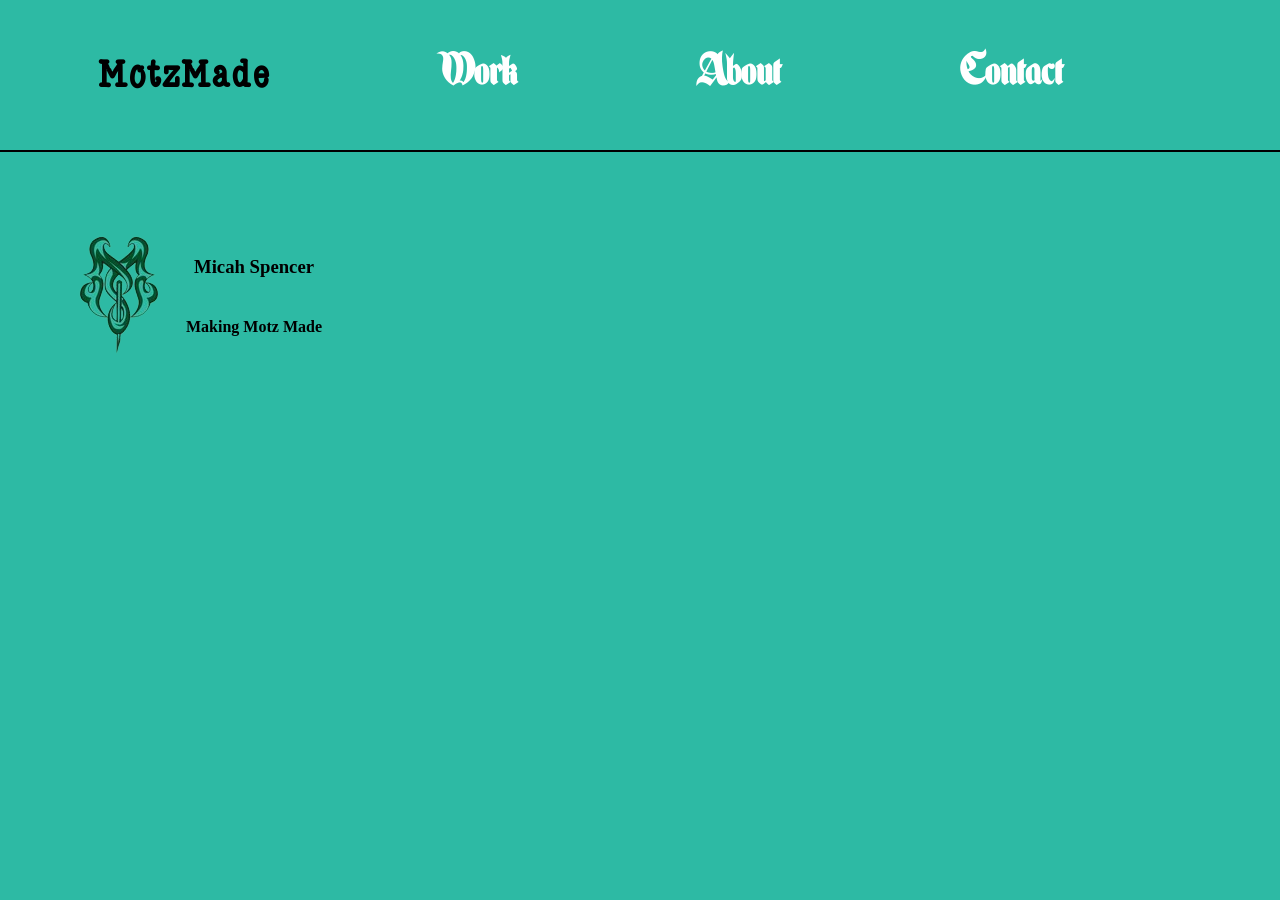
==== about.html @ f647bcaa "Add files via upload" ====
<!DOCTYPE html>
<html>

<head>
    <link rel="stylesheet" href="style.css">
</head>

<body>
    <nav>
        <div class="links">
            <a href="index.html"><h1>MotzMade</h1></a>
            <a href="work.html">
                <h2>Work</h2>
            </a>
            <a href="about.html">
                <h2>About</h2>
            </a>
            <a href="contact.html">
                <h2>Contact</h2>
            </a>
        </div>
        <div class="secondary">
            <a href="index.html"><img src="logo.png" class="logo"></a>
            <div class="text-container">
                <h3>Micah Spencer</h3>
                <h4>Making Motz Made</h4>
            </div>
        </div>
    </nav>
    
    <script>
        window.onload = function () {
            const slideInElement = document.querySelector('.secondary');
            slideInElement.classList.add('active');
        };
    </script>
</body>

</html>
---- style.css ----
/*
turquoise: #2dbaa4
dark turq: #005029

*/
@font-face {
  font-family: "enchanted_land";
  src: url(Enchanted\ Land\ DS\ D.otf);
}

@font-face {
  font-family: "KLGabe";
  src: url(KLGabe.ttf);
}

@font-face {
  font-family: "TT_Lakes_Neue";
  src: url(TT_Lakes_Neue_Trial_Regular.ttf);
}

@font-face {
  font-family: "TT_Lakes_Neue_bold";
  src: url(TT_Lakes_Neue_Trial_Expanded_Bold.ttf);
}

body {
    background-color: #2dbaa4;
}

nav {
    width: 100%;
    height: 150px;
    position: absolute;
    top: 0;
    left: 0;
    background-color: #2dbaa4;
    color: black;
    border-bottom: solid black 2px;
}

h1 {
    padding-left: 5%;
    padding-right: 40%;
    text-align: left;
    color: black;
    font-family: "KLGabe";
    font-size: 250%;
}

h2 {
    text-align: right;
    color: white;
    font-family: "enchanted_land";
    font-kerning: 10px;
    font-size: 200%;
}

.links {
    padding-top: 1.5%;
    padding-right: 10%;
    display: flex;
    flex-wrap: wrap;
    justify-content: space-around;
}

.logo {
    max-width: 100%;
    height: auto;
    position: relative;
}

a {
    text-decoration: none;
    z-index: 100;
}

.secondary {
    width: 25%;
    height: 200px;
    display: flex;
    margin-left: 5%;
    margin-top: 5%;
    transform: translateX(-100%);
    opacity: 0;
    transition: transform 1s ease, opacity 1s ease;
    align-items: center;
}

.secondary.active {
    transform: translateX(0);
    opacity: 1;
}

.text-container {
    display: flex;
    flex-wrap: wrap;
    justify-content: center;
    max-width: 50%;
    height: auto;
}

.banner {
    width: 100%;
    height: auto;
    padding-top: 25%;
    margin: 0;
    position: absolute;
    left: 0;
}

:root {
  --slide-count: 8; /*no of slides (change to add more img)*/
  --slide-width: 400px; 
  --carousel-edge-pos:
      calc( 0% - ((var(--slide-width) * var(--slide-count)) - 100%) ); /* formula to calulate the offset value */
}

.carousel-section {
  overflow: hidden;
  margin-top: 50%;
}

.carousel {
  display: flex;
  align-items: stretch;
  gap: 3px;
  -webkit-overflow-scrolling: touch;
  animation: scroll 20s linear normal infinite;
  animation-play-state: running;
}

.carousel:hover {
  animation-play-state: paused;
}

.carousel img {
  display: inline-block;
  margin: 0;
  padding: 0;
  width: var(--slide-width);
  height: 100%;
}

@keyframes scroll {
  from {
    transform: translateX(0);
  }
  to {
    transform: translateX(var(--carousel-edge-pos));
  }
}

/*end of index; everything from here on is for other pages*/


.gallery {
    width: 100%;
    padding-left: 5%;
    padding-top: 25%;
}

.row {
    display: flex;
    flex-wrap: wrap;
    padding: 0 4px;
}

.column {
    flex: 25%;
    max-width: 22%;
    padding: 0 4px;
}

.column img {
  margin-top: 8px;
  vertical-align: middle;
  width: 100%;
}

.box {
  position: relative;
}

/*comic page*/
.title {
  margin-top: 10%;
  margin-left: 25%;
  width: 50%;
  font-family: "enchanted_land";
  font-size: 300%;
  font-weight: 400;
  font-style: normal;
  z-index: 2;
  text-align: center;

}

.blurb {
  margin-top: 10%;
  margin-left: 25%;
  width: 50%;
  font-family: "IBM Plex Sans", sans-serif;
  font-size: 120%;
  font-weight: 400;
  font-style: normal;
  z-index: 2;
  text-align: center;
  font-family: "TT_Lakes_Neue";
}
.mag {
    display: block;
    margin-left: 15%;
    margin-right: auto;
    width: 70%;
    max-width: 1440px;
    padding-top: 168px;
    text-align: center;
    z-index: 2;
}

.magimg {
    display: block;
    margin-left: 15%;
    margin-right: auto;
    width: 70%;
    max-width: 1440px;
    padding-top: 168px;
    text-align: center;
    z-index: 2;
}

.horseimg {
    display: block;
    margin-left: 5%;
    margin-right: auto;
    width: 90%;
    max-width: 1440px;
    text-align: center;
    z-index: 2;
}

/*tablet 904x461*/

/*mobile 500x667*/
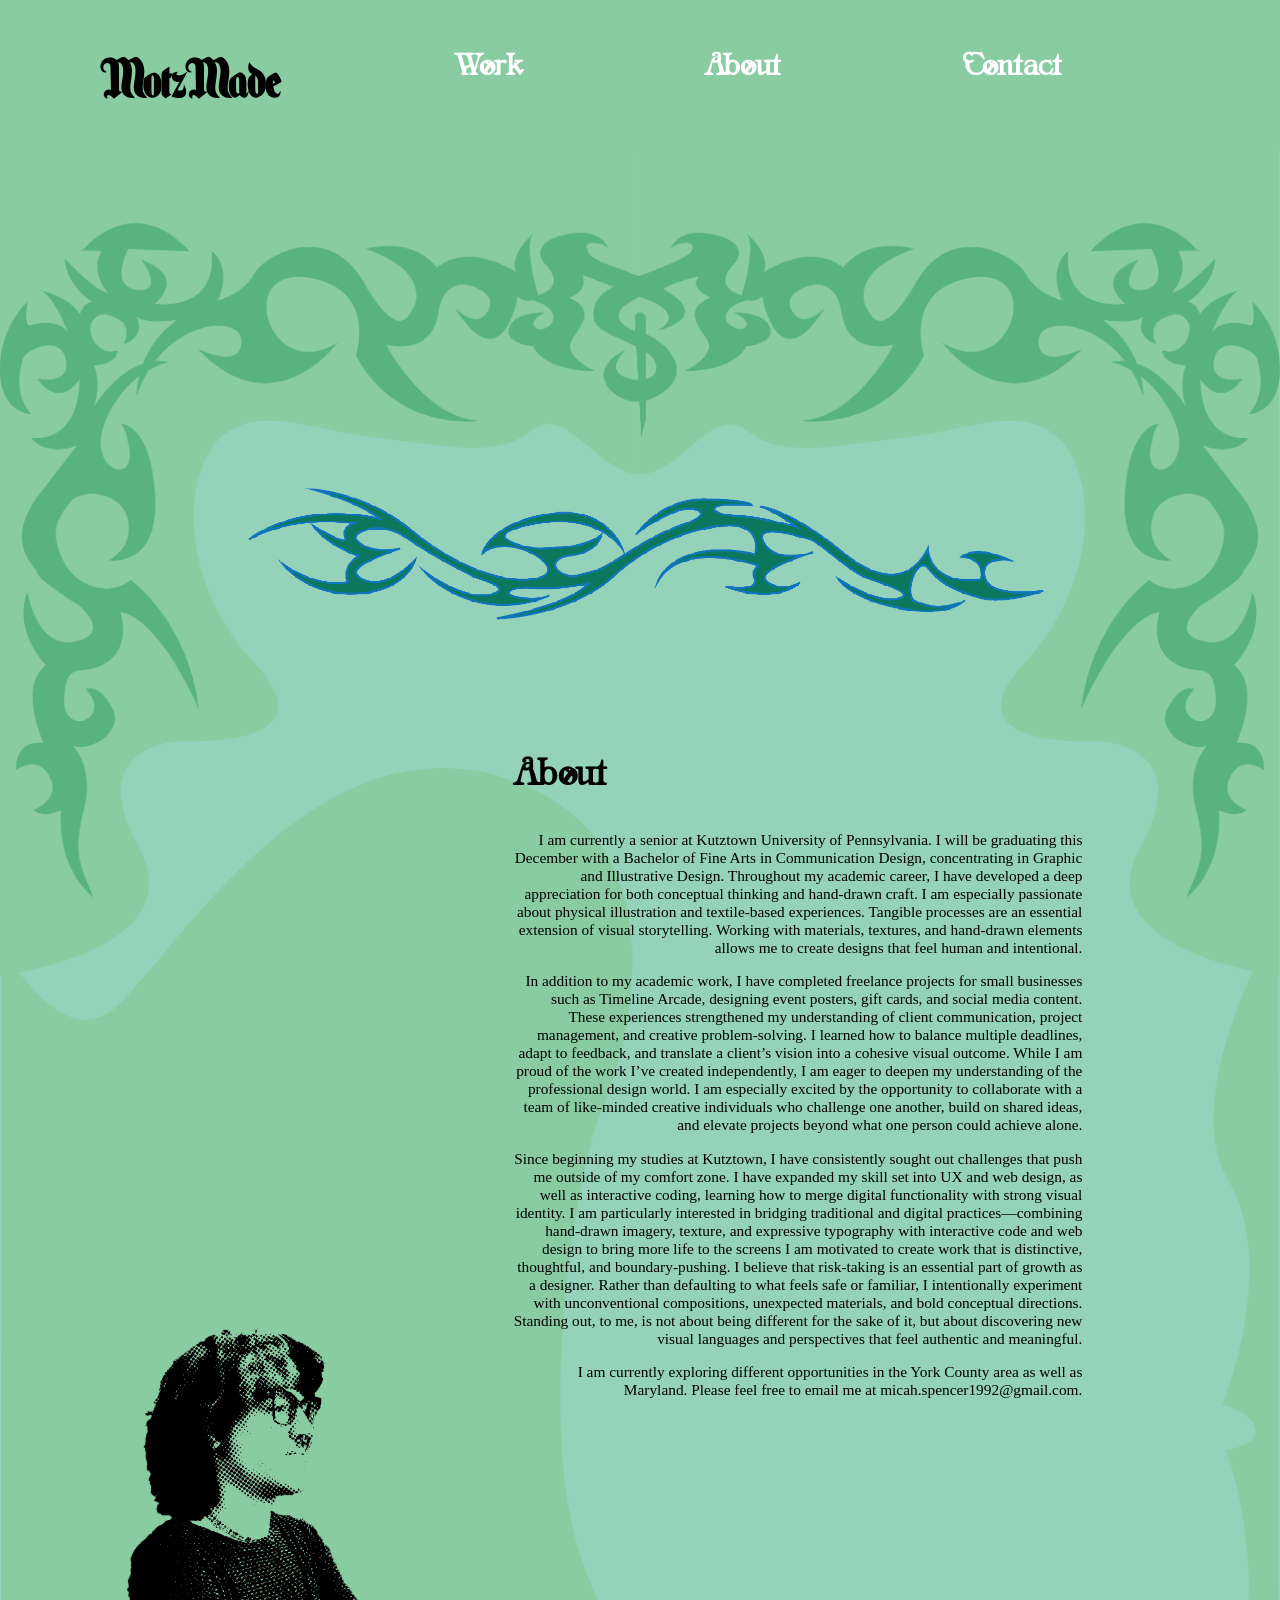
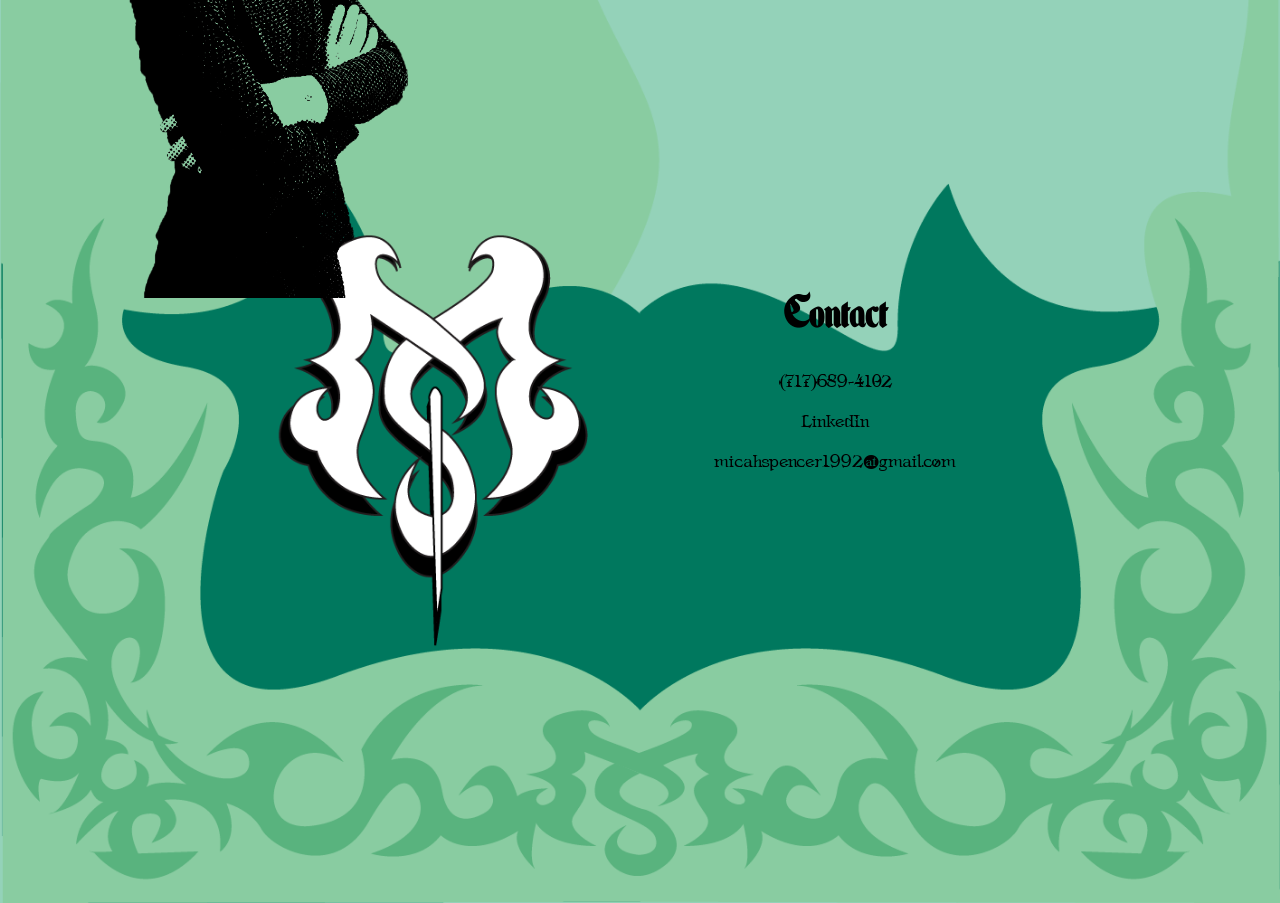
==== commit 78977259: "Add files via upload" ====
--- a/about.html
+++ b/about.html
@@ -8,31 +8,123 @@
 <body>
     <nav>
         <div class="links">
-            <a href="index.html"><h1>MotzMade</h1></a>
-            <a href="work.html">
+            <a href="index.html">
+                <h1>MotzMade</h1>
+            </a>
+            <a href="work.html" class="nm">
                 <h2>Work</h2>
             </a>
-            <a href="about.html">
+            <a href="about.html" class="nm">
                 <h2>About</h2>
             </a>
-            <a href="contact.html">
+            <a href="contact.html" class="nm">
                 <h2>Contact</h2>
             </a>
         </div>
-        <div class="secondary">
-            <a href="index.html"><img src="logo.png" class="logo"></a>
-            <div class="text-container">
-                <h3>Micah Spencer</h3>
-                <h4>Making Motz Made</h4>
-            </div>
+
+    </nav>
+    <img src="nav-background-01.png" class="bannerbelow">
+    <div class="abtImgWrappertwo">
+        <img class="abtimg3" src="motzsigil.png">
+    </div>
+    <div class="aboutWrapper">
+        <h3>About</h3>
+        <p>
+            I am currently a senior at Kutztown University of Pennsylvania.
+            I will be graduating this December with a Bachelor of Fine Arts
+            in Communication Design, concentrating in Graphic and
+            Illustrative Design. Throughout my academic career,
+            I have developed a deep appreciation for both conceptual
+            thinking and hand-drawn craft. I am especially passionate about
+            physical illustration and textile-based experiences. Tangible
+            processes are an essential extension of visual storytelling.
+            Working with materials, textures, and hand-drawn elements
+            allows me to create designs that feel human and intentional.
+
+
+        </p>
+        <p>
+            In addition to my academic work, I have completed freelance
+            projects for small businesses such as Timeline Arcade,
+            designing event posters, gift cards, and social media content.
+            These experiences strengthened my understanding of client
+            communication, project management, and creative problem-solving.
+            I learned how to balance multiple deadlines, adapt to feedback,
+            and translate a client’s vision into a cohesive visual outcome.
+            While I am proud of the work I’ve created independently,
+            I am eager to deepen my understanding of the professional
+            design world. I am especially excited by the opportunity to
+            collaborate with a team of like-minded creative individuals who
+            challenge one another, build on shared ideas, and elevate
+            projects beyond what one person could achieve alone.
+
+
+
+        </p>
+        <p>
+            Since beginning my studies at Kutztown,
+            I have consistently sought out challenges that push me
+            outside of my comfort zone. I have expanded my skill set
+            into UX and web design, as well as interactive coding,
+            learning how to merge digital functionality with strong
+            visual identity. I am particularly interested in bridging
+            traditional and digital practices—combining hand-drawn
+            imagery, texture, and expressive typography with interactive
+            code and web design to bring more life to the screens
+            I am motivated to create work that is distinctive, thoughtful,
+            and boundary-pushing. I believe that risk-taking is an
+            essential part of growth as a designer. Rather than defaulting
+            to what feels safe or familiar, I intentionally experiment with
+            unconventional compositions, unexpected materials, and bold
+            conceptual directions. Standing out, to me, is not about being
+            different for the sake of it, but about discovering new visual
+            languages and perspectives that feel authentic and meaningful.
+
+        </p>
+        <p>
+            I am currently exploring different opportunities
+            in the York County area as well as Maryland.
+            Please feel free to email me at micah.spencer1992@gmail.com.
+        </p>
+    </div>
+    <div class="aboutMicah nm"></div>
+    <div class="aboutmobilefooter">
+        <img src="about-footer.png">
+        <div class="aboutmobilefooterWrapper" style="margin-top: 35%;">
+            <h3>Contact</h3>
+            <p>(717)689-4102</p>
+            <p>LinkedIn</p>
+            <p>micahspencer1992@gmail.com</p>
         </div>
-    </nav>
-    
+    </footer>
     <script>
-        window.onload = function () {
-            const slideInElement = document.querySelector('.secondary');
-            slideInElement.classList.add('active');
-        };
+  document.addEventListener("DOMContentLoaded", () => {
+  const frameCount = 3;
+  const loops = 5;
+
+  const aboutMicah = document.querySelector(".aboutMicah");
+  if (!aboutMicah) return;
+
+  const images = [];
+  for (let i = 1; i <= frameCount; i++) {
+    images.push(`head${i}.png`);
+  }
+
+  window.addEventListener("scroll", () => {
+    const maxScroll = document.body.scrollHeight - window.innerHeight;
+    if (maxScroll <= 0) return;
+
+    const scrollFraction = window.scrollY / maxScroll;
+    const loopedProgress = (scrollFraction * loops) % 1;
+
+    const frameIndex = Math.min(
+      frameCount - 1,
+      Math.floor(loopedProgress * frameCount)
+    );
+
+    aboutMicah.style.backgroundImage = `url('${images[frameIndex]}')`;
+  });
+});
     </script>
 </body>
 
--- a/style.css
+++ b/style.css
@@ -3,6 +3,7 @@
 dark turq: #005029
 
 */
+@media screen and (max-width: 1920px) {
 @font-face {
   font-family: "enchanted_land";
   src: url(Enchanted\ Land\ DS\ D.otf);
@@ -23,8 +24,13 @@
   src: url(TT_Lakes_Neue_Trial_Expanded_Bold.ttf);
 }
 
+@font-face {
+  font-family: "INS";
+  src: url(INS_____.TTF);
+}
+
 body {
-    background-color: #2dbaa4;
+    background-color: #94d2b9;
 }
 
 nav {
@@ -33,9 +39,9 @@
     position: absolute;
     top: 0;
     left: 0;
-    background-color: #2dbaa4;
-    color: black;
-    border-bottom: solid black 2px;
+    color: black;
+    background-color: #89cca1;
+    z-index: 4;
 }
 
 h1 {
@@ -43,16 +49,66 @@
     padding-right: 40%;
     text-align: left;
     color: black;
-    font-family: "KLGabe";
-    font-size: 250%;
+    font-family: "enchanted_land";
+    font-kerning: 10px;
+    font-size: 3vw;
 }
 
 h2 {
     text-align: right;
     color: white;
-    font-family: "enchanted_land";
-    font-kerning: 10px;
-    font-size: 200%;
+    font-family: "ins";
+    font-kerning: 10px;
+    font-size: 2.5vw;
+}
+
+h3 {
+    color: black;
+    font-family: "ins";
+    font-kerning: 10px;
+    font-size: 3vw;
+}
+
+p {
+  font-family: "TT_Lakes_Neue";
+  font-size: 1.2vw;
+}
+
+.abtsection {
+    width: 50%;
+    padding-top: 35%;
+    margin-left: 25%;
+}
+
+.abtImgWrapper {
+  position: relative;
+  width: 100%;
+  height: auto;
+  border-bottom: 30px solid #00785e;
+}
+
+.abtImgWrapper span {
+  position:absolute;
+	top: 0;
+	bottom:0;
+	left: 0;
+	right:0;
+	width: 30%;
+	height: auto;
+	z-index: 10;
+  margin-left: 50%;
+	background: url(baby_tuna.png);
+	background-position: center;
+  background-size: contain;
+  background-repeat: no-repeat;
+}
+
+.abtimg1 {
+  width: 70%;
+  height: auto;
+  margin-left: 15%;
+  margin-top: 10%;
+  z-index: 2;
 }
 
 .links {
@@ -69,26 +125,38 @@
     position: relative;
 }
 
+.cta {
+  background-color: #89cca1;
+  position: absolute;
+  top: 125;
+  left: 0;
+  width: 100%;
+  height: 150px;
+  display: flex;
+  padding-bottom: 2%;
+}
+
+.cta h3 {
+  padding-left: 5%;
+    text-align: left;
+    color: black;
+    font-family: "enchanted_land";
+    font-kerning: 10px;
+    font-size: 3.5vw;
+    width: 70%;
+}
+
+.cta img {
+  width: 30%;
+  height: 80%;
+  margin-top: 10px;
+  margin-right: 10%;
+  padding-left: 50%;
+}
+
 a {
     text-decoration: none;
     z-index: 100;
-}
-
-.secondary {
-    width: 25%;
-    height: 200px;
-    display: flex;
-    margin-left: 5%;
-    margin-top: 5%;
-    transform: translateX(-100%);
-    opacity: 0;
-    transition: transform 1s ease, opacity 1s ease;
-    align-items: center;
-}
-
-.secondary.active {
-    transform: translateX(0);
-    opacity: 1;
 }
 
 .text-container {
@@ -99,25 +167,27 @@
     height: auto;
 }
 
-.banner {
-    width: 100%;
+.bannerbelow {
+  width: 100%;
     height: auto;
-    padding-top: 25%;
     margin: 0;
     position: absolute;
     left: 0;
+    top: 0;
+    padding-top: 7%;
+    z-index: 1;
 }
 
 :root {
   --slide-count: 8; /*no of slides (change to add more img)*/
   --slide-width: 400px; 
   --carousel-edge-pos:
-      calc( 0% - ((var(--slide-width) * var(--slide-count)) - 100%) ); /* formula to calulate the offset value */
+      calc( 0% - ((var(--slide-width) * var(--slide-count)) - 100%) ); 
 }
 
 .carousel-section {
   overflow: hidden;
-  margin-top: 50%;
+  margin-top: 15%;
 }
 
 .carousel {
@@ -150,13 +220,156 @@
   }
 }
 
+footer img {
+  margin-top: 60%;
+  width: 100%;
+  z-index: -100;
+  position: absolute;
+  left: 0;
+  top: 0;
+}
+
+footer h3 {
+  color: black;
+    font-family: "enchanted_land";
+    font-kerning: 10px;
+    font-size: 2.5vw;
+}
+
+footer p{
+  color: black;
+    font-family: "ins";
+    font-kerning: 10px;
+    font-size: 1.5vw;
+}
+footer {
+  text-align: center;
+}
+
+.footerWrapper {
+  float: right;
+  margin-right: 25%;
+  margin-top: 20%;
+  z-index: 2;
+}
+
+.aboutmobilefooter img{
+  margin-top: 60%;
+  width: 100%;
+  z-index: -100;
+  position: absolute;
+  left: 0;
+  top: 0;
+}
+
+.aboutmobilefooter h3 {
+  color: black;
+    font-family: "enchanted_land";
+    font-kerning: 10px;
+    font-size: 2.5vw;
+}
+
+.aboutmobilefooter p{
+  color: black;
+    font-family: "ins";
+    font-kerning: 10px;
+    font-size: 1.5vw;
+}
+.aboutmobilefooter {
+  text-align: center;
+}
+
+.aboutmobilefooterWrapper {
+  float: right;
+  margin-right: 25%;
+  margin-top: 20%;
+  z-index: 2;
+}
+
 /*end of index; everything from here on is for other pages*/
 
+.abtimg3 {
+  width: 63%;
+  height: auto;
+  margin-left: 19%;
+  margin-top: 38%;
+}
+
+.abtImgWrappertwo {
+  position: relative;
+  width: 100%;
+  height: auto;
+}
+
+.aboutWrapper {
+  width: 45%;
+  margin-top: 10%;
+  margin-left: 40%;
+  text-align: right;
+  z-index: 100;
+}
+
+.aboutWrapper h3 {
+  color: black;
+    font-family: "ins";
+    font-kerning: 10px;
+    font-size: 3vw;
+    text-align: left;
+}
+
+.aboutWrapper p {
+  color: black;
+    font-family: "TT_Lakes_Neue";
+    font-size: 1.2vw;
+}
+
+.aboutMicah {
+  position: absolute;
+  top: 135%;
+  left: 0;
+  z-index: 5;
+  width: 30vw;
+  height: 60vw;
+  margin-left: 5%;
+  background-image: url(head1.png);
+  background-size: contain; 
+}
 
 .gallery {
     width: 100%;
     padding-left: 5%;
-    padding-top: 25%;
+    padding-top: 15%;
+}
+
+.galleryProj {
+    width: 100%;
+    padding-top: 5%;
+}
+
+.galcolumn {
+    flex: 45%;
+    max-width: 24%;
+    padding: 0 5px;
+}
+
+.galcolumn img {
+  margin-top: 8px;
+  vertical-align: middle;
+  width: 100%;
+}
+
+.minicolumn {
+    flex: 45%;
+    max-width: 50%;
+    padding: 0 5px;
+}
+
+.minicolumn img {
+    margin-top: 8px;
+    vertical-align: middle;
+    width: 100%;
+}
+
 }
 
 .row {
@@ -239,6 +452,180 @@
     z-index: 2;
 }
 
-/*tablet 904x461*/
-
-/*mobile 500x667*/+.h3button {
+  display: none;
+}
+
+
+/*mobile 500x667*/
+
+@media screen and (max-width: 667px) {
+
+  .nm {
+    display: none;
+  }
+
+  nav {
+    width: 100%;
+    height: 90px;
+    position: absolute;
+    top: 0;
+    left: 0;
+    color: black;
+    background-color: #89cca1;
+    z-index: 4;
+}
+
+  h1 {
+    text-align: center;
+    padding-left: 10vw;
+    color: black;
+    font-family: "enchanted_land";
+    font-kerning: 10px;
+    font-size: 3.5vh;
+}
+
+h2 {
+    text-align: center;
+    color: white;
+    font-family: "ins";
+    font-kerning: 10px;
+    font-size: 2.5vh;
+}
+
+h3 {
+  text-align: center;
+    color: black;
+    font-family: "ins";
+    font-kerning: 10px;
+    font-size: 3vh;
+}
+
+p {
+  font-family: "TT_Lakes_Neue";
+  font-size: 1.5vh;
+  text-align: center;
+}
+
+.abtImgWrapper {
+  border-bottom: 2px solid #00785e;
+  width: 100%;
+  padding-bottom: 5%;
+}
+
+.cta {
+  background-color: #89cca1;
+  position: absolute;
+  top: 125;
+  left: 0;
+  width: 100%;
+  height: 150px;
+  display: flex;
+  padding-bottom: 2%;
+}
+
+.cta h3 {
+  padding-left: 34vw;
+    text-align: left;
+    color: black;
+    font-family: "enchanted_land";
+    font-kerning: 10px;
+    font-size: 3.5vw;
+    width: 70%;
+    
+}
+
+.h3button {
+  display: block;
+  width: 122%;
+  height: 10vh;
+  text-align: left;
+    color: black;
+    font-family: "enchanted_land";
+    font-size: 3.5vw;
+    background-color: #fff;
+    margin-top: 20%;
+    margin-left: 100%;
+    text-align: center;
+    border: none;
+    border-radius: 20px;
+}
+
+footer {
+  position: absolute;
+  bottom: 0;
+  left: 0;
+  width: 100%;
+  top: 5vh;
+  z-index: -1;
+   color: #fff;
+}
+
+.footerWrapper {
+  position: absolute;
+  top: 85vh;
+  left: 55vw;
+  z-index: 2;
+  color: #fff;
+}
+
+a {
+  text-decoration: none;
+}
+
+.aboutWrapper {
+  width: 50%;
+  margin-top: 10%;
+  margin-left: 25%;
+  text-align: center;
+  z-index: 1000;
+}
+
+.aboutWrapper h3 {
+  color: black;
+    font-family: "ins";
+    font-kerning: 10px;
+    font-size: 3vh;
+    text-align: center;
+}
+
+.aboutWrapper p {
+  color: black;
+    font-family: "TT_Lakes_Neue";
+    font-size: 1.5vh;
+}
+
+.aboutmobilefooter img{
+  width: 100%;
+  z-index: -100;
+  position: absolute;
+  left: 0;
+  top: 90%;
+  bottom: 0;
+}
+
+.aboutmobilefooter h3 {
+  color: black;
+    font-family: "enchanted_land";
+    font-kerning: 10px;
+    font-size: 2.5vw;
+}
+
+.aboutmobilefooter p{
+  color: black;
+    font-family: "ins";
+    font-kerning: 10px;
+    font-size: 1.5vw;
+}
+.aboutmobilefooter {
+  text-align: center;
+}
+
+.aboutmobilefooterWrapper {
+  float: right;
+  margin-right: 25%;
+  margin-top: 20%;
+  z-index: 2;
+}
+
+}
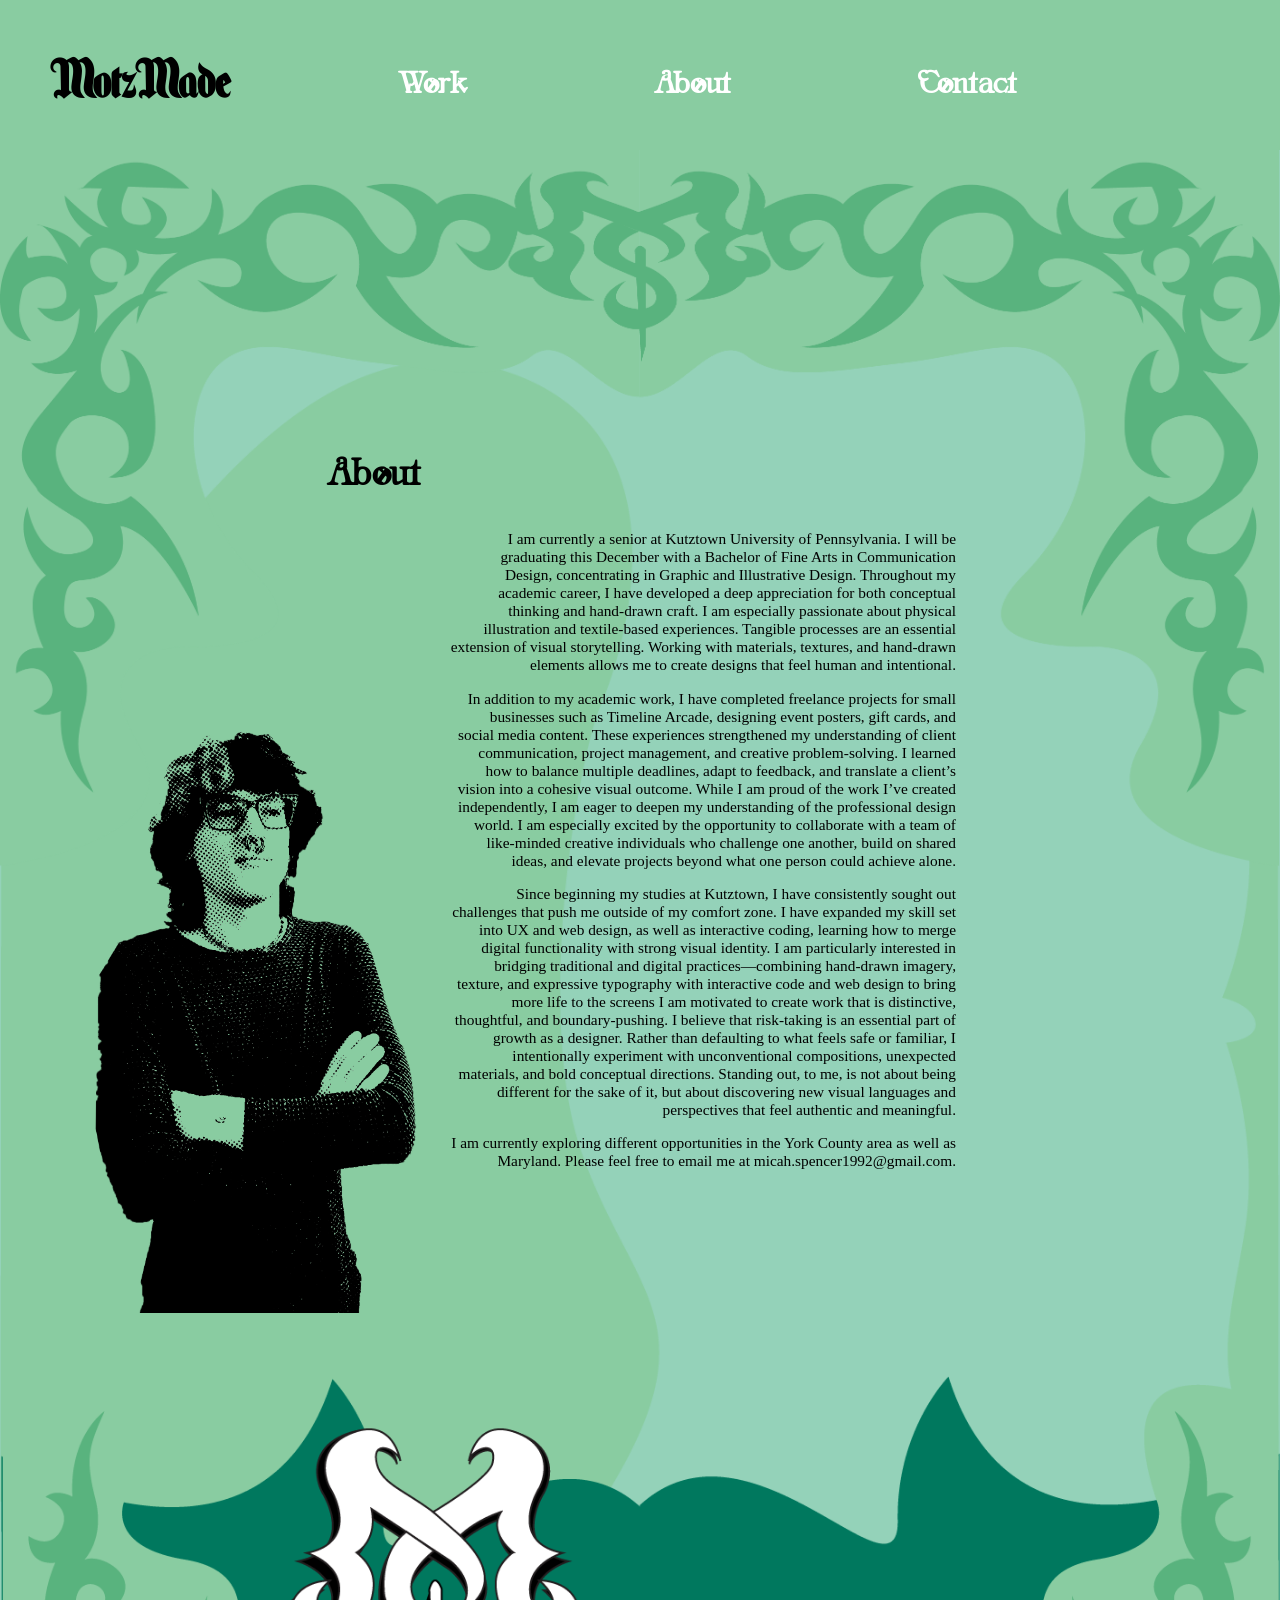
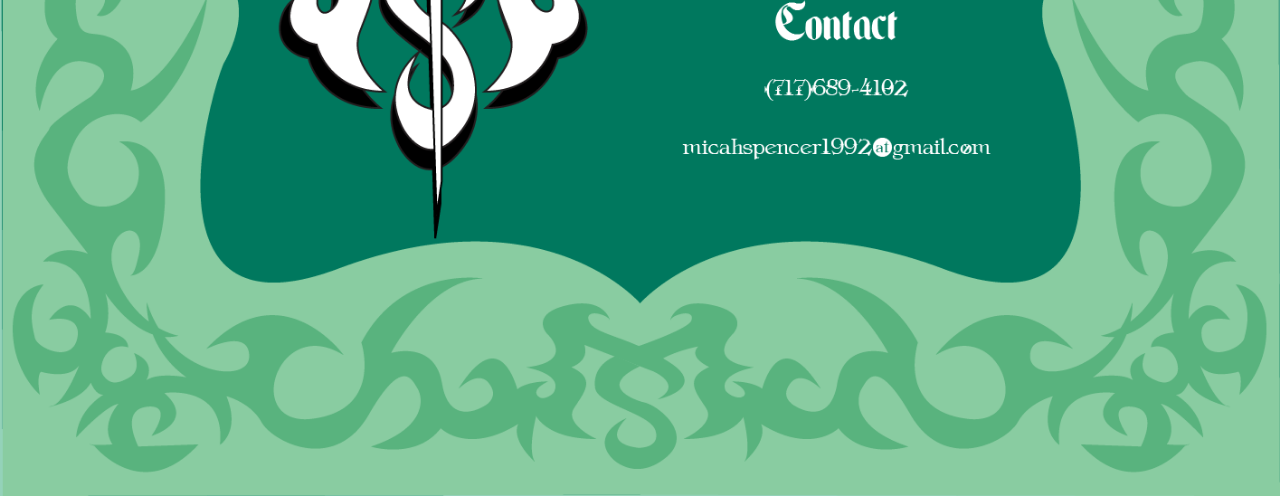
==== commit fdc2cdf2: "Add files via upload" ====
--- a/about.html
+++ b/about.html
@@ -11,24 +11,22 @@
             <a href="index.html">
                 <h1>MotzMade</h1>
             </a>
-            <a href="work.html" class="nm">
-                <h2>Work</h2>
-            </a>
-            <a href="about.html" class="nm">
-                <h2>About</h2>
-            </a>
-            <a href="contact.html" class="nm">
-                <h2>Contact</h2>
-            </a>
+            <div class="hotlinks">
+                <a href="work.html" class="nm">
+                    <h2>Work</h2>
+                </a>
+                <a href="about.html" class="nm">
+                    <h2>About</h2>
+                </a>
+                <a href="contact.html" class="nm">
+                    <h2>Contact</h2>
+                </a>
+            </div>
         </div>
-
     </nav>
     <img src="nav-background-01.png" class="bannerbelow">
-    <div class="abtImgWrappertwo">
-        <img class="abtimg3" src="motzsigil.png">
-    </div>
+    <h3 class="aboutheader">About</h3>
     <div class="aboutWrapper">
-        <h3>About</h3>
         <p>
             I am currently a senior at Kutztown University of Pennsylvania.
             I will be graduating this December with a Bachelor of Fine Arts
@@ -88,42 +86,44 @@
         </p>
     </div>
     <div class="aboutMicah nm"></div>
-    <div class="aboutmobilefooter">
-        <img src="about-footer.png">
-        <div class="aboutmobilefooterWrapper" style="margin-top: 35%;">
-            <h3>Contact</h3>
-            <p>(717)689-4102</p>
-            <p>LinkedIn</p>
-            <p>micahspencer1992@gmail.com</p>
-        </div>
+    <footer>
+        <img src="about-footer.png" style="top: -40vh;">
     </footer>
     <script>
-  document.addEventListener("DOMContentLoaded", () => {
-  const frameCount = 3;
-  const loops = 5;
+document.addEventListener("DOMContentLoaded", () => {
 
   const aboutMicah = document.querySelector(".aboutMicah");
   if (!aboutMicah) return;
 
-  const images = [];
-  for (let i = 1; i <= frameCount; i++) {
-    images.push(`head${i}.png`);
-  }
+  const images = [
+    "head1.png",
+    "head2.png",
+    "head3.png"
+  ];
+
+  let currentFrame = 0;
+  let lastTrigger = window.scrollY;
+  const scrollStep = 100; 
 
   window.addEventListener("scroll", () => {
-    const maxScroll = document.body.scrollHeight - window.innerHeight;
-    if (maxScroll <= 0) return;
 
-    const scrollFraction = window.scrollY / maxScroll;
-    const loopedProgress = (scrollFraction * loops) % 1;
+    const scrollDifference = window.scrollY - lastTrigger;
 
-    const frameIndex = Math.min(
-      frameCount - 1,
-      Math.floor(loopedProgress * frameCount)
-    );
+    if (Math.abs(scrollDifference) > scrollStep) {
 
-    aboutMicah.style.backgroundImage = `url('${images[frameIndex]}')`;
+      if (scrollDifference > 0) {
+        currentFrame = Math.min(currentFrame + 1, images.length - 1);
+      } else {
+        currentFrame = Math.max(currentFrame - 1, 0);
+      }
+
+      aboutMicah.style.backgroundImage = `url('${images[currentFrame]}')`;
+
+      lastTrigger = window.scrollY;
+    }
+
   });
+
 });
     </script>
 </body>
--- a/style.css
+++ b/style.css
@@ -76,7 +76,7 @@
 
 .abtsection {
     width: 50%;
-    padding-top: 35%;
+    padding-top: 45vh;
     margin-left: 25%;
 }
 
@@ -107,7 +107,6 @@
   width: 70%;
   height: auto;
   margin-left: 15%;
-  margin-top: 10%;
   z-index: 2;
 }
 
@@ -128,7 +127,7 @@
 .cta {
   background-color: #89cca1;
   position: absolute;
-  top: 125;
+  top: 115;
   left: 0;
   width: 100%;
   height: 150px;
@@ -142,7 +141,7 @@
     color: black;
     font-family: "enchanted_land";
     font-kerning: 10px;
-    font-size: 3.5vw;
+    font-size: 3vw;
     width: 70%;
 }
 
@@ -168,15 +167,15 @@
 }
 
 .bannerbelow {
-  width: 100%;
-    height: auto;
+    width: 100%;
+    height: 92vh;
     margin: 0;
     position: absolute;
     left: 0;
     top: 0;
-    padding-top: 7%;
+    padding-top: 3%;
     z-index: 1;
-}
+  }
 
 :root {
   --slide-count: 8; /*no of slides (change to add more img)*/
@@ -220,7 +219,29 @@
   }
 }
 
-footer img {
+  footer img {
+    color: white;
+    margin-top: 80vh;
+    width: 100%;
+    z-index: -100;
+    position: absolute;
+    left: 0;
+    top: 0;
+  }
+
+footer {
+  text-align: center;
+}
+
+.footerWrapper {
+  color: white;
+  float: right;
+  margin-right: 25%;
+  margin-top: 40vh;
+  z-index: 2;
+}
+
+.aboutmobilefooter img{
   margin-top: 60%;
   width: 100%;
   z-index: -100;
@@ -229,57 +250,25 @@
   top: 0;
 }
 
-footer h3 {
-  color: black;
+.aboutmobilefooter h3 {
+  color: white;
     font-family: "enchanted_land";
     font-kerning: 10px;
     font-size: 2.5vw;
 }
 
-footer p{
-  color: black;
+.aboutmobilefooter p{
+  color: white;
     font-family: "ins";
     font-kerning: 10px;
     font-size: 1.5vw;
 }
-footer {
-  text-align: center;
-}
-
-.footerWrapper {
-  float: right;
-  margin-right: 25%;
-  margin-top: 20%;
-  z-index: 2;
-}
-
-.aboutmobilefooter img{
-  margin-top: 60%;
-  width: 100%;
-  z-index: -100;
-  position: absolute;
-  left: 0;
-  top: 0;
-}
-
-.aboutmobilefooter h3 {
-  color: black;
-    font-family: "enchanted_land";
-    font-kerning: 10px;
-    font-size: 2.5vw;
-}
-
-.aboutmobilefooter p{
-  color: black;
-    font-family: "ins";
-    font-kerning: 10px;
-    font-size: 1.5vw;
-}
 .aboutmobilefooter {
   text-align: center;
 }
 
 .aboutmobilefooterWrapper {
+  color: white;
   float: right;
   margin-right: 25%;
   margin-top: 20%;
@@ -301,13 +290,23 @@
   height: auto;
 }
 
-.aboutWrapper {
-  width: 45%;
-  margin-top: 10%;
-  margin-left: 40%;
-  text-align: right;
-  z-index: 100;
-}
+  .aboutheader {
+    margin-top: 50vh;
+    z-index: 100;
+    margin-left: 25vw;
+    color: black;
+    font-family: "ins";
+    font-kerning: 10px;
+    font-size: 3vw;
+    text-align: left;
+  }
+
+  .aboutWrapper {
+    width: 40%;
+    margin-left: 35%;
+    text-align: right;
+    z-index: 100;
+  }
 
 .aboutWrapper h3 {
   color: black;
@@ -325,7 +324,7 @@
 
 .aboutMicah {
   position: absolute;
-  top: 135%;
+  top: 70vh;
   left: 0;
   z-index: 5;
   width: 30vw;
@@ -335,6 +334,14 @@
   background-size: contain; 
 }
 
+.hotlinks {
+  display: flex;
+  flex: wrap;
+  justify-content: space-around;
+  width: 70%;
+  padding-top: 2vh;
+}
+
 .gallery {
     width: 100%;
     padding-left: 5%;
@@ -368,6 +375,29 @@
     margin-top: 8px;
     vertical-align: middle;
     width: 100%;
+}
+
+.minicolumntwo {
+  display: flex;
+    max-width: 100%;
+}
+
+.minicolumntwo img {
+    vertical-align: middle;
+    width: 100%;
+    padding: 2vh;
+}
+
+.threecolumn {
+    flex: 25%;
+    max-width: 50%;
+    padding: 0 4px;
+}
+
+.threecolumn img {
+  margin-top: 8px;
+  vertical-align: middle;
+  width: 100%;
 }
 
 }
@@ -409,7 +439,7 @@
 }
 
 .blurb {
-  margin-top: 10%;
+  margin-top: 2%;
   margin-left: 25%;
   width: 50%;
   font-family: "IBM Plex Sans", sans-serif;
@@ -421,14 +451,14 @@
   font-family: "TT_Lakes_Neue";
 }
 .mag {
-    display: block;
-    margin-left: 15%;
-    margin-right: auto;
-    width: 70%;
-    max-width: 1440px;
-    padding-top: 168px;
-    text-align: center;
-    z-index: 2;
+  display: block;
+  margin-left: 15%;
+  margin-right: auto;
+  width: 70%;
+  max-width: 1440px;
+  padding-top: 70px;
+  text-align: center;
+  z-index: 2;
 }
 
 .magimg {
@@ -456,6 +486,47 @@
   display: none;
 }
 
+.contactWrapper {
+  display: flex;
+  flex-wrap: wrap;
+  justify-content: space-around;
+  margin-top: 40vh;
+}
+
+.contactWrapper h3 {
+  text-align: center;
+    color: black;
+    font-family: "ins";
+    font-kerning: 10px;
+    font-size: 6vh;
+}
+
+.contactIcons {
+  display: flex;
+  flex-wrap: wrap;
+  justify-content: space-around;
+  width: 75%;
+  margin-left: 22%;
+}
+
+.contactIcons img {
+  width: 80%;
+  padding: 2vh;
+}
+
+figure {
+  width: 35%;
+  text-align: center;
+  text-align: center;
+    color: black;
+    font-family: "ins";
+    font-kerning: 10px;
+    font-size: 4vh;
+}
+
+.contactIcons a {
+  width: 50%;
+}
 
 /*mobile 500x667*/
 
@@ -582,7 +653,7 @@
 }
 
 .aboutWrapper h3 {
-  color: black;
+  color: white;
     font-family: "ins";
     font-kerning: 10px;
     font-size: 3vh;
@@ -590,7 +661,7 @@
 }
 
 .aboutWrapper p {
-  color: black;
+  color: white;
     font-family: "TT_Lakes_Neue";
     font-size: 1.5vh;
 }
@@ -605,14 +676,14 @@
 }
 
 .aboutmobilefooter h3 {
-  color: black;
+  color: white;
     font-family: "enchanted_land";
     font-kerning: 10px;
     font-size: 2.5vw;
 }
 
 .aboutmobilefooter p{
-  color: black;
+  color: white;
     font-family: "ins";
     font-kerning: 10px;
     font-size: 1.5vw;
@@ -622,6 +693,7 @@
 }
 
 .aboutmobilefooterWrapper {
+  color: white;
   float: right;
   margin-right: 25%;
   margin-top: 20%;
